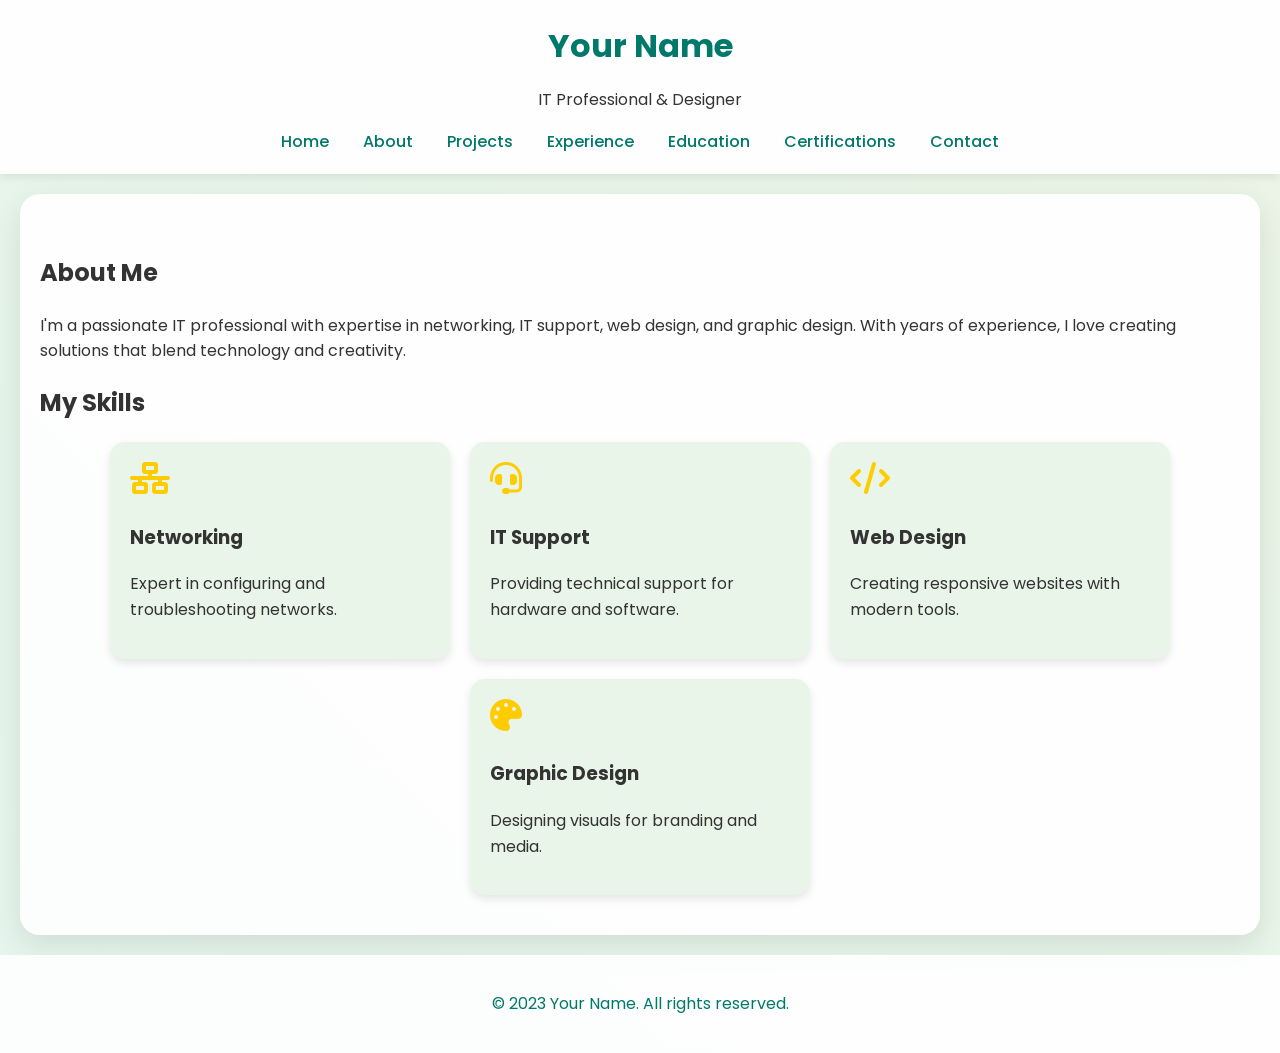
==== about.html @ 1284b6d2 "Add files via upload" ====
<!DOCTYPE html>
<html lang="en">
<head>
    <meta charset="UTF-8">
    <meta name="viewport" content="width=device-width, initial-scale=1.0">
    <title>About & Skills - Your Portfolio</title>
    <link href="https://fonts.googleapis.com/css2?family=Poppins:wght@300;400;500;700&display=swap" rel="stylesheet">
    <link rel="stylesheet" href="https://cdnjs.cloudflare.com/ajax/libs/font-awesome/6.0.0/css/all.min.css">
    <style>
        /* Reuse body, header, nav, footer styles from index.html */
        body { font-family: 'Poppins', sans-serif; margin: 0; padding: 0; color: #333; line-height: 1.6; background: linear-gradient(45deg, #e0f7fa, #e8f5e8, #fff3e0); background-size: 400% 400%; animation: gradientShift 10s ease infinite; }
        @keyframes gradientShift { 0% { background-position: 0% 50%; } 50% { background-position: 100% 50%; } 100% { background-position: 0% 50%; } }
        header { background-color: rgba(255, 255, 255, 0.9); padding: 20px; text-align: center; box-shadow: 0 2px 10px rgba(0,0,0,0.1); position: sticky; top: 0; z-index: 100; }
        header h1 { margin: 0; color: #00796b; }
        nav { margin-top: 10px; }
        nav a { margin: 0 15px; text-decoration: none; color: #00796b; font-weight: 500; transition: color 0.3s, transform 0.3s; }
        nav a:hover { color: #ffcc02; transform: scale(1.1); }
        footer { background-color: rgba(255, 255, 255, 0.9); text-align: center; padding: 20px; color: #00796b; }
        section { padding: 40px 20px; max-width: 1200px; margin: 0 auto; background: rgba(255, 255, 255, 0.9); margin: 20px; border-radius: 20px; box-shadow: 0 10px 30px rgba(0,0,0,0.1); animation: fadeInUp 1s ease-out; }
        @keyframes fadeInUp { from { opacity: 0; transform: translateY(30px); } to { opacity: 1; transform: translateY(0); } }
        .skills { display: flex; flex-wrap: wrap; gap: 20px; justify-content: center; }
        .skill-card { background-color: #e8f5e8; border-radius: 15px; padding: 20px; width: 300px; box-shadow: 0 4px 8px rgba(0,0,0,0.1); transition: transform 0.3s, box-shadow 0.3s; }
        .skill-card:hover { transform: translateY(-5px); box-shadow: 0 8px 16px rgba(0,0,0,0.2); }
        .skill-card i { font-size: 2em; color: #ffcc02; margin-bottom: 10px; }
    </style>
</head>
<body>
    <header>
        <h1>Your Name</h1>
        <p>IT Professional & Designer</p>
        <nav>
            <a href="index.html">Home</a>
            <a href="about.html">About</a>
            <a href="projects.html">Projects</a>
            <a href="experience.html">Experience</a>
            <a href="education.html">Education</a>
            <a href="certifications.html">Certifications</a>
            <a href="contact.html">Contact</a>
        </nav>
    </header>

    <section>
        <h2>About Me</h2>
        <p>I'm a passionate IT professional with expertise in networking, IT support, web design, and graphic design. With years of experience, I love creating solutions that blend technology and creativity.</p>
        <h2>My Skills</h2>
        <div class="skills">
            <div class="skill-card">
                <i class="fas fa-network-wired"></i>
                <h3>Networking</h3>
                <p>Expert in configuring and troubleshooting networks.</p>
            </div>
            <div class="skill-card">
                <i class="fas fa-headset"></i>
                <h3>IT Support</h3>
                <p>Providing technical support for hardware and software.</p>
            </div>
            <div class="skill-card">
                <i class="fas fa-code"></i>
                <h3>Web Design</h3>
                <p>Creating responsive websites with modern tools.</p>
            </div>
            <div class="skill-card">
                <i class="fas fa-palette"></i>
                <h3>Graphic Design</h3>
                <p>Designing visuals for branding and media.</p>
            </div>
        </div>
    </section>

    <footer>
        <p>&copy; 2023 Your Name. All rights reserved.</p>
    </footer>
</body>
</html>
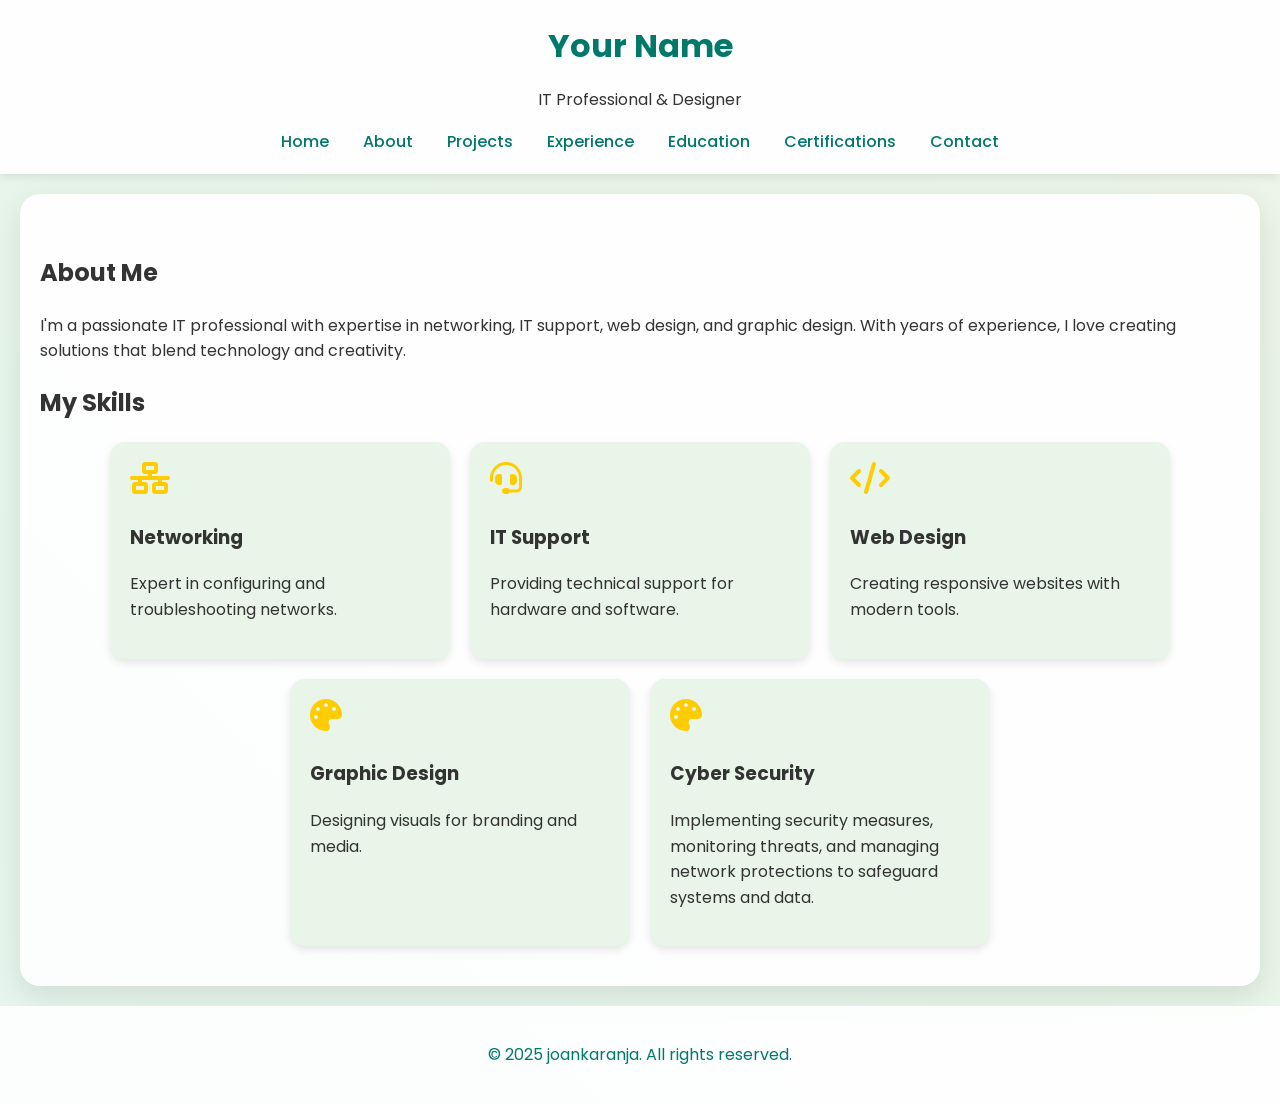
==== commit 02f1d5ca: "Update about.html" ====
--- a/about.html
+++ b/about.html
@@ -64,11 +64,17 @@
                 <h3>Graphic Design</h3>
                 <p>Designing visuals for branding and media.</p>
             </div>
+            <div class="skill-card">
+                <i class="fas fa-palette"></i>
+                <h3>Cyber Security</h3>
+                <p>Implementing security measures, monitoring threats, and managing network protections to safeguard systems and data.</p>
+            </div>
         </div>
     </section>
 
     <footer>
-        <p>&copy; 2023 Your Name. All rights reserved.</p>
+        <p>&copy; 2025 joankaranja. All rights reserved.</p>
     </footer>
 </body>
-</html>+
+</html>
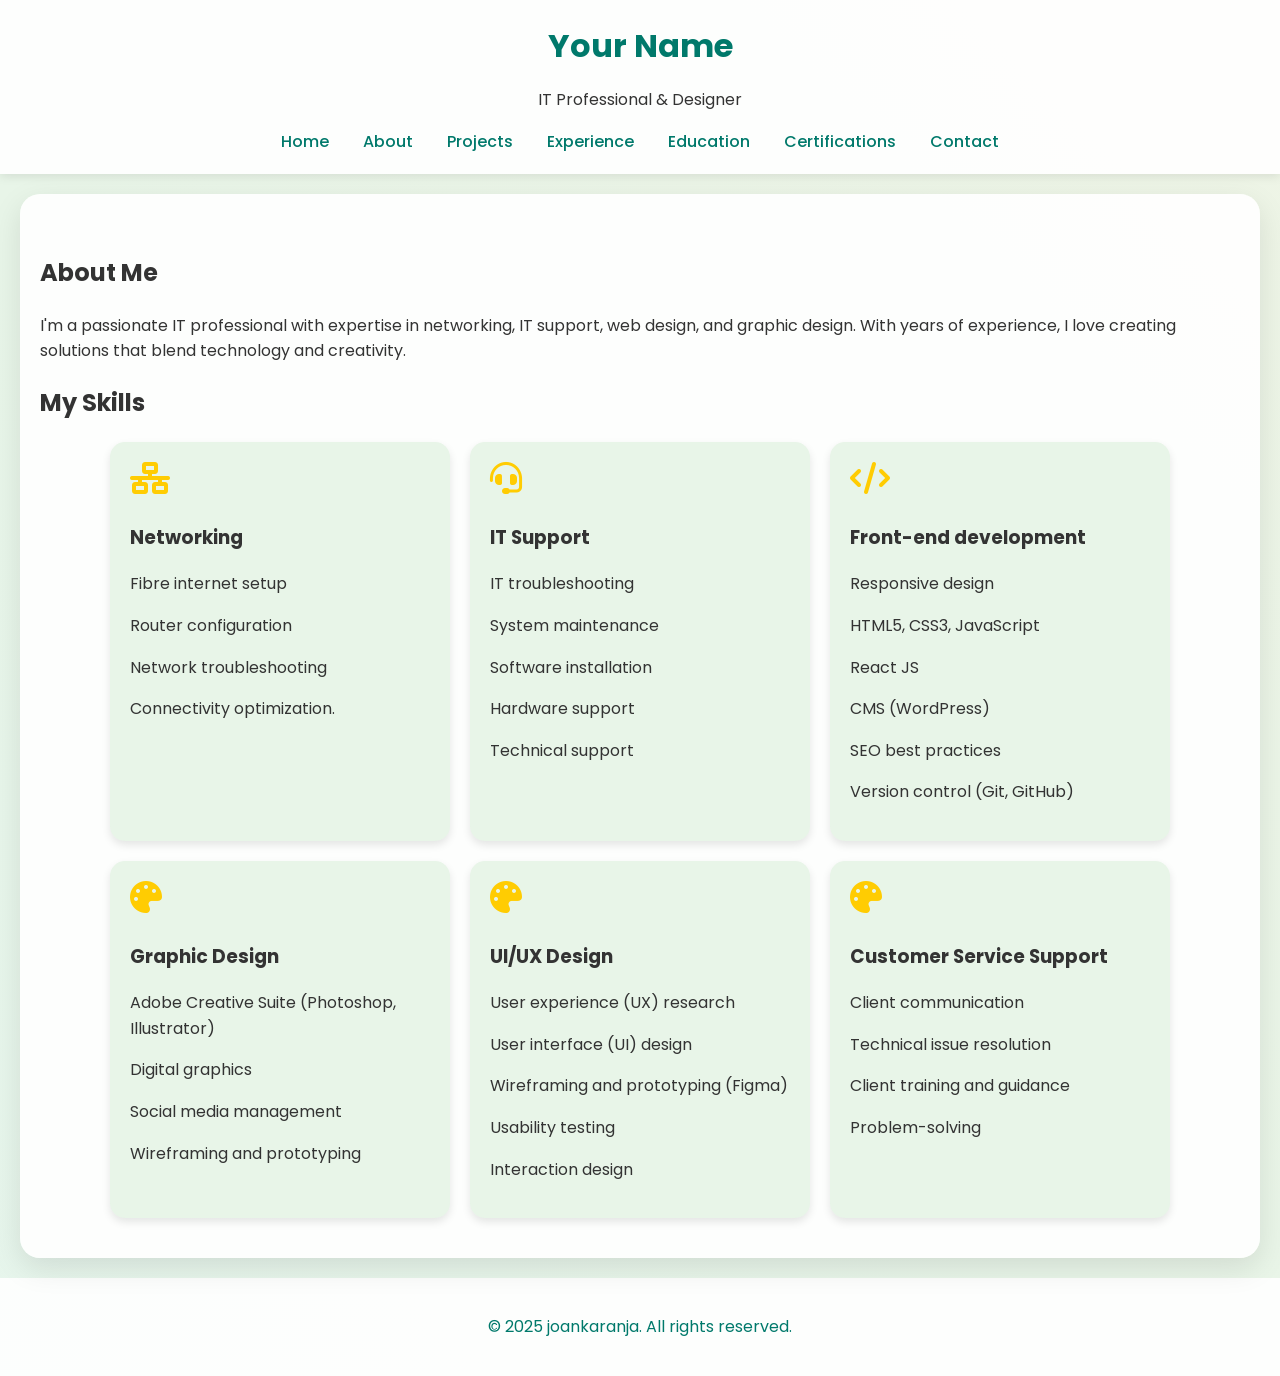
==== commit 0137ba75: "Update about.html" ====
--- a/about.html
+++ b/about.html
@@ -47,27 +47,56 @@
             <div class="skill-card">
                 <i class="fas fa-network-wired"></i>
                 <h3>Networking</h3>
-                <p>Expert in configuring and troubleshooting networks.</p>
+                <p>Fibre internet setup</p>
+                <p>Router configuration</p>
+                <p>Network troubleshooting</p>
+                <p>Connectivity optimization.</p>
             </div>
             <div class="skill-card">
                 <i class="fas fa-headset"></i>
                 <h3>IT Support</h3>
-                <p>Providing technical support for hardware and software.</p>
+                <p>IT troubleshooting</p>
+                <p>System maintenance</p>
+                <p>Software installation</p>
+                <p>Hardware support</p>
+                <p>Technical support</p>
             </div>
             <div class="skill-card">
                 <i class="fas fa-code"></i>
-                <h3>Web Design</h3>
-                <p>Creating responsive websites with modern tools.</p>
+                <h3>Front-end development</h3>
+                <p>Responsive design</p>
+                <p>HTML5, CSS3, JavaScript</p>
+                <p>React JS</p>
+                <p>CMS (WordPress)</p>
+                <p>SEO best practices</p>
+                <p>Version control (Git, GitHub)</p>
             </div>
             <div class="skill-card">
                 <i class="fas fa-palette"></i>
                 <h3>Graphic Design</h3>
-                <p>Designing visuals for branding and media.</p>
+                <p>Adobe Creative Suite (Photoshop, Illustrator)</p>
+                <p>Digital graphics  </p>
+                <p>Social media management</p>
+                <p>Wireframing and prototyping</p>
+               
             </div>
             <div class="skill-card">
                 <i class="fas fa-palette"></i>
-                <h3>Cyber Security</h3>
-                <p>Implementing security measures, monitoring threats, and managing network protections to safeguard systems and data.</p>
+                <h3>UI/UX Design</h3>
+                 <p>User experience (UX) research</p>
+                 <p>User interface (UI) design</p>
+                 <p>Wireframing and prototyping (Figma)</p>
+                <p>Usability testing</p>
+                <p>Interaction design</p>              
+            </div>
+            <div class="skill-card">
+                <i class="fas fa-palette"></i>
+                <h3>Customer Service Support</h3>
+                 <p>Client communication</p>
+                 <p>Technical issue resolution</p>
+                 <p>Client training and guidance</p>
+                <p>Problem-solving</p>
+                              
             </div>
         </div>
     </section>
@@ -78,3 +107,4 @@
 </body>
 
 </html>
+
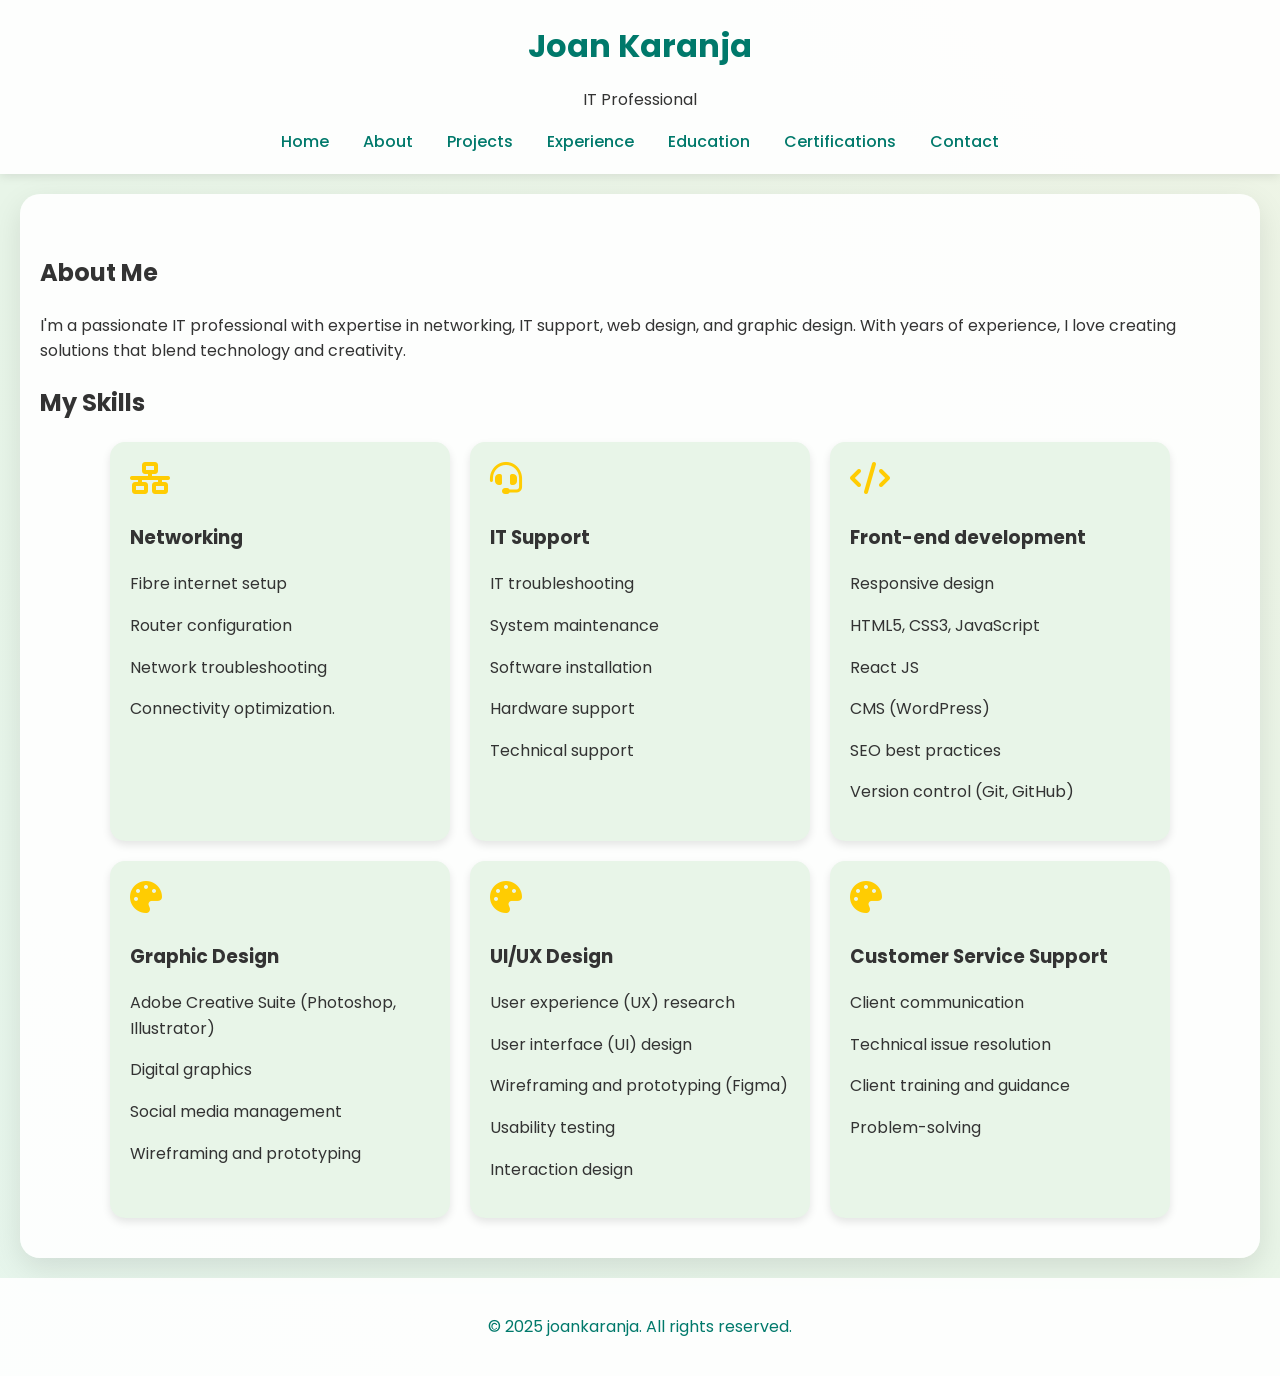
==== commit a8b15a17: "Update about.html with new content and styles" ====
--- a/about.html
+++ b/about.html
@@ -26,8 +26,8 @@
 </head>
 <body>
     <header>
-        <h1>Your Name</h1>
-        <p>IT Professional & Designer</p>
+        <h1>Joan Karanja</h1>
+        <p>IT Professional </p>
         <nav>
             <a href="index.html">Home</a>
             <a href="about.html">About</a>
@@ -108,3 +108,4 @@
 
 </html>
 
+
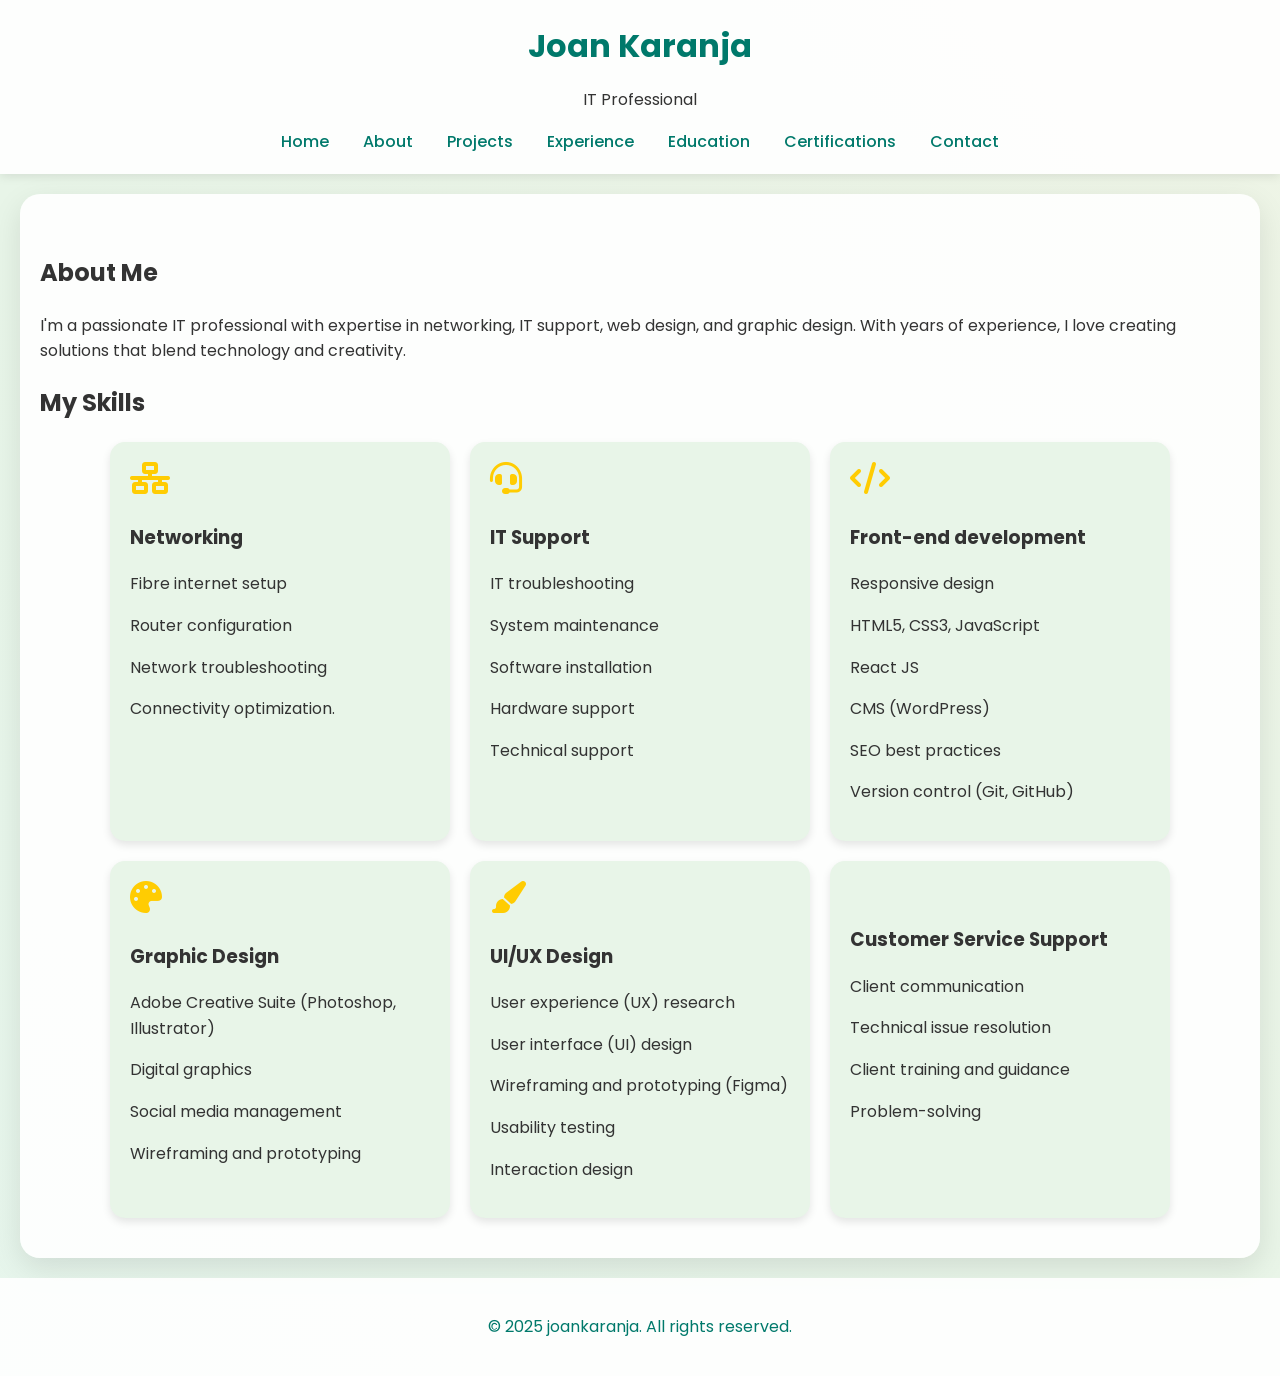
==== commit f9cc0150: "Update about.html" ====
--- a/about.html
+++ b/about.html
@@ -81,7 +81,7 @@
                
             </div>
             <div class="skill-card">
-                <i class="fas fa-palette"></i>
+                <i class="fas fa-paint-brush"></i>
                 <h3>UI/UX Design</h3>
                  <p>User experience (UX) research</p>
                  <p>User interface (UI) design</p>
@@ -90,7 +90,7 @@
                 <p>Interaction design</p>              
             </div>
             <div class="skill-card">
-                <i class="fas fa-palette"></i>
+                <i class="fas fa-user-headset"></i>
                 <h3>Customer Service Support</h3>
                  <p>Client communication</p>
                  <p>Technical issue resolution</p>
@@ -109,3 +109,4 @@
 </html>
 
 
+
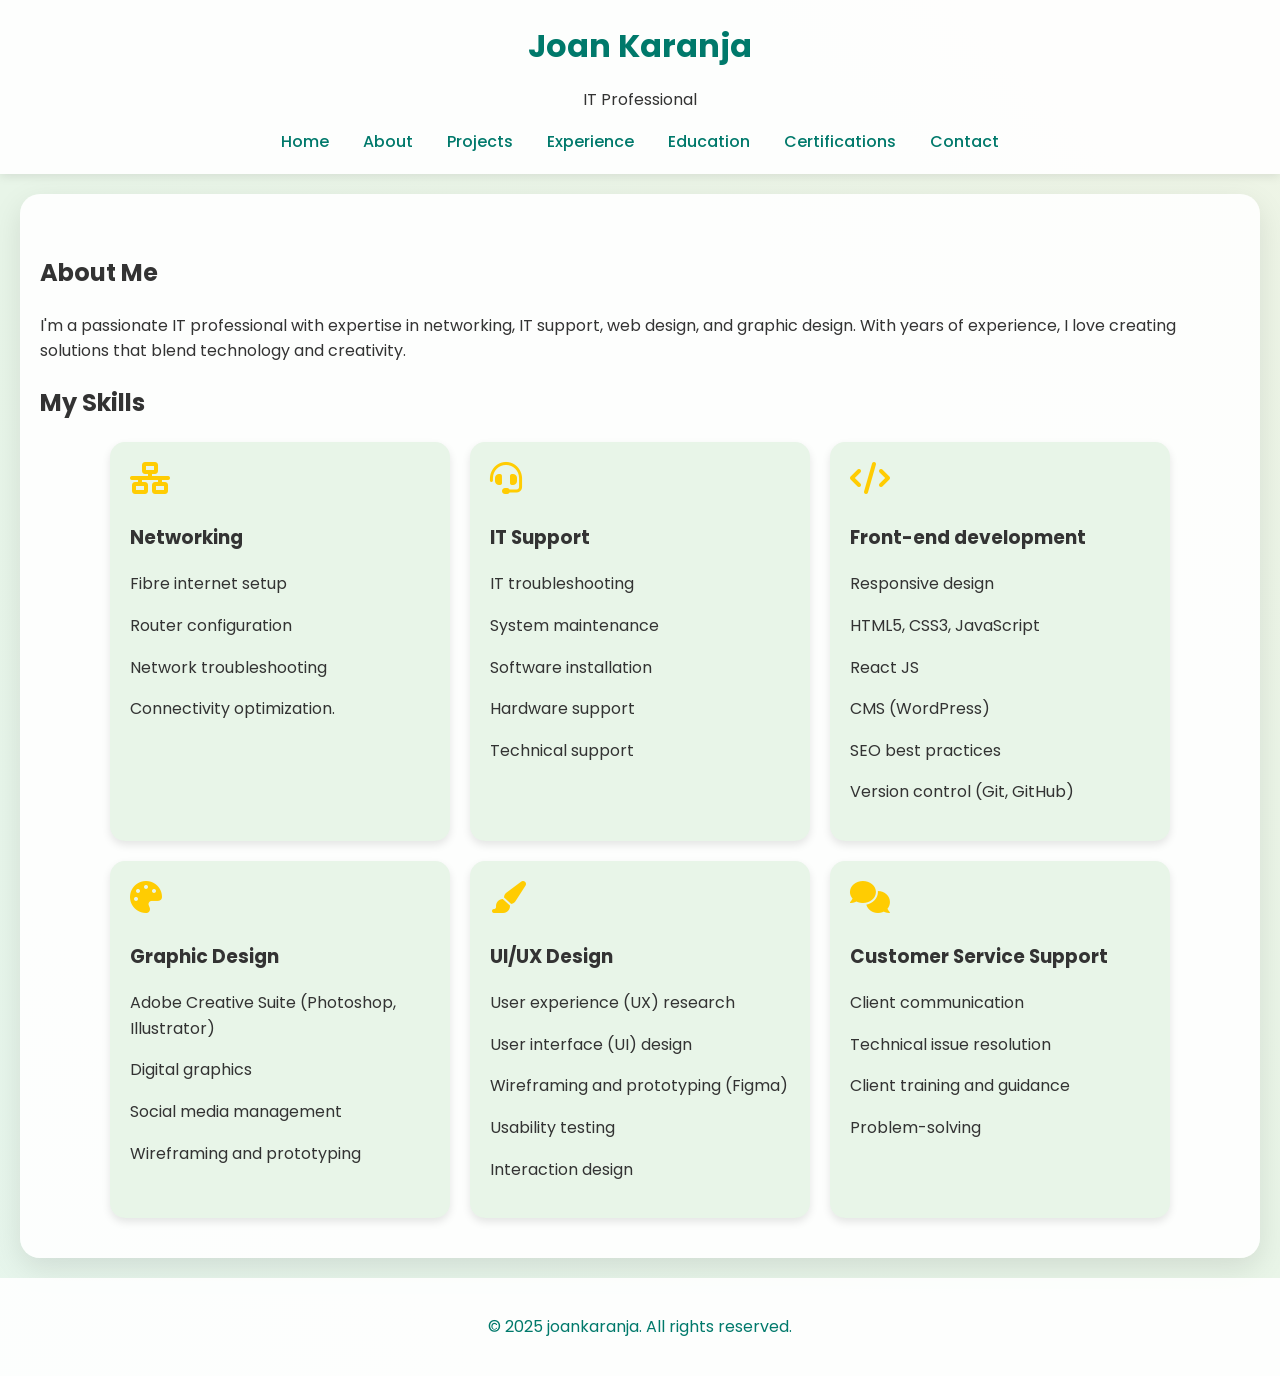
==== commit 48b91697: "Add icon to Customer Service Support skill card Updated the skill card for Customer Service Support " ====
--- a/about.html
+++ b/about.html
@@ -90,7 +90,7 @@
                 <p>Interaction design</p>              
             </div>
             <div class="skill-card">
-                <i class="fas fa-user-headset"></i>
+                <i class="fas fa-comments"></i>
                 <h3>Customer Service Support</h3>
                  <p>Client communication</p>
                  <p>Technical issue resolution</p>
@@ -110,3 +110,4 @@
 
 
 
+
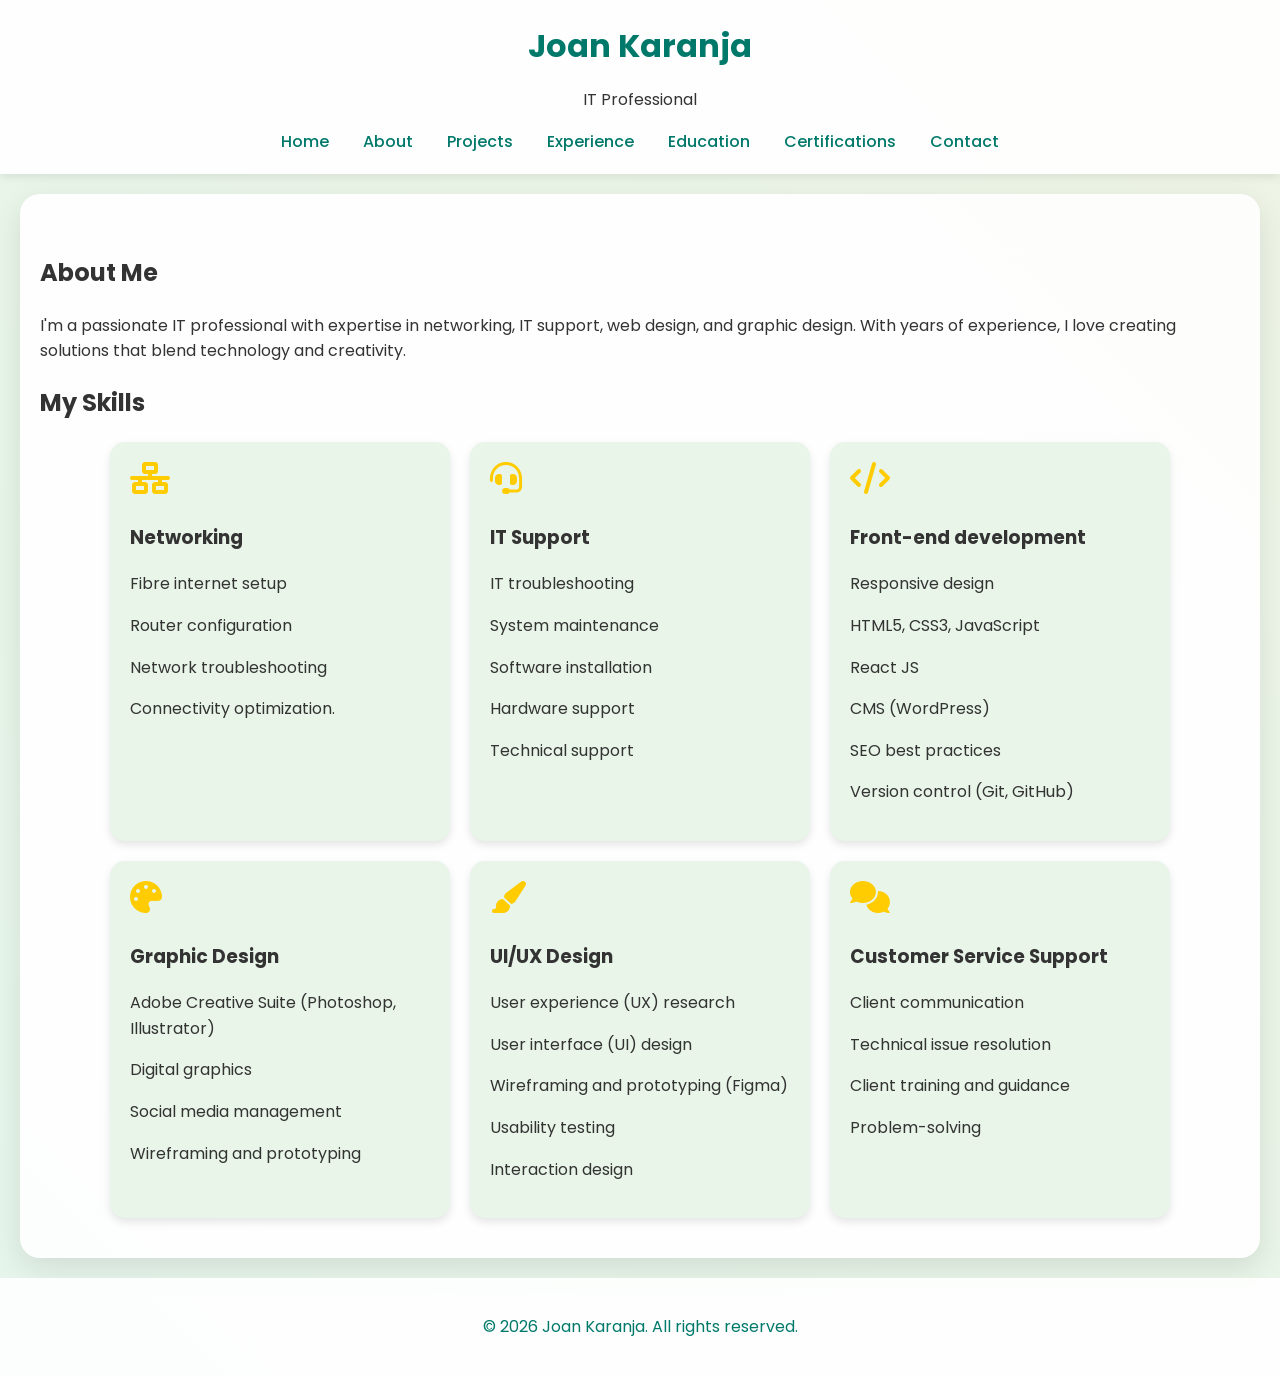
==== commit 92b17fce: "Update about.html" ====
--- a/about.html
+++ b/about.html
@@ -102,7 +102,7 @@
     </section>
 
     <footer>
-        <p>&copy; 2025 joankaranja. All rights reserved.</p>
+        <p>&copy; <script>document.write(new Date().getFullYear())</script> Joan Karanja. All rights reserved.</p>
     </footer>
 </body>
 
